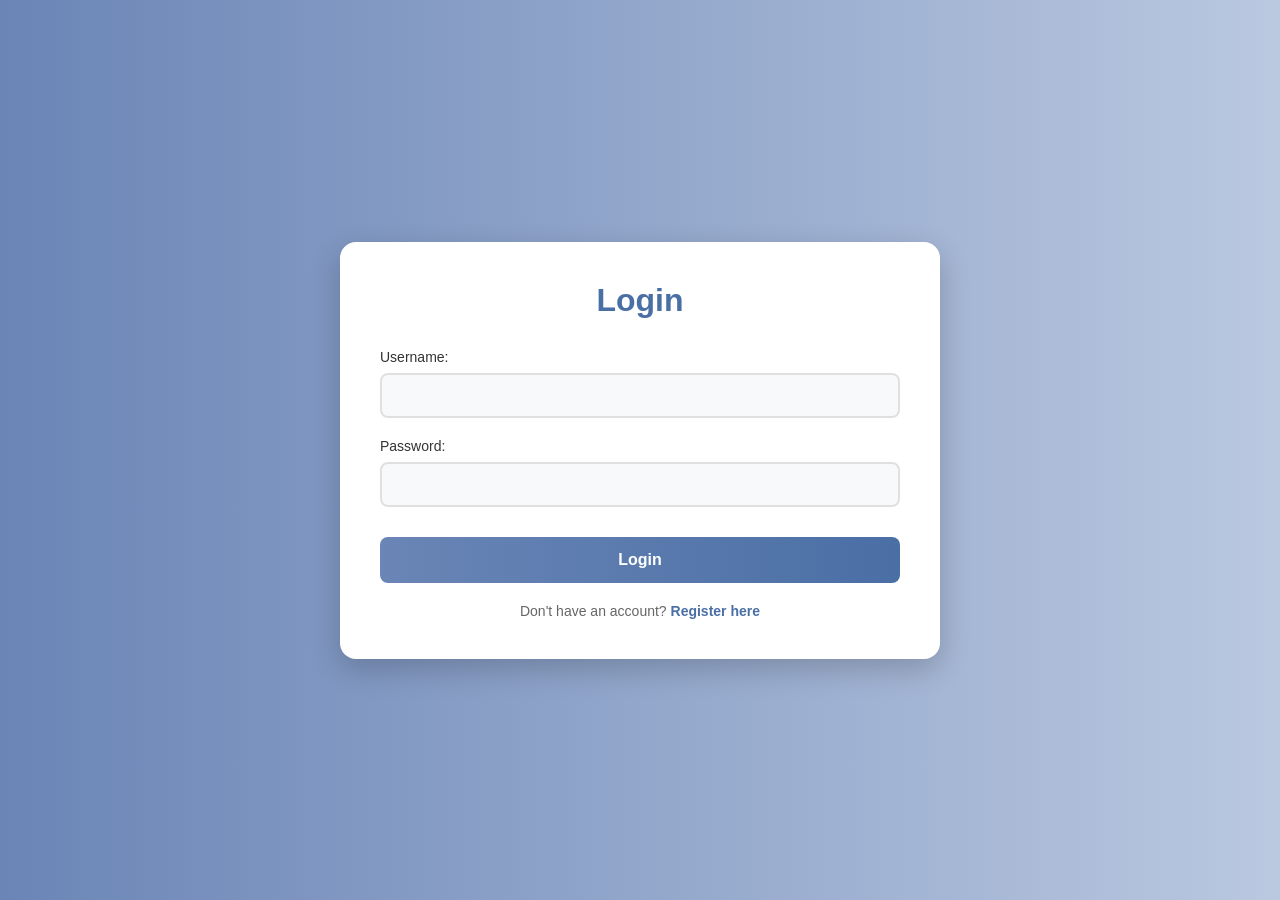
==== index.html @ 15b81037 "Rename login.html to index.html" ====
<!DOCTYPE html>
<html lang="en">
<head>
    <meta charset="UTF-8">
    <meta name="viewport" content="width=device-width, initial-scale=1.0">
    <title>Login</title>
    <link rel="stylesheet" href="styles.css">
</head>
<body>
    <div class="container">
        <div class="form-card">
            <h1>Login</h1>
            <form action="server.html" method="get" target="_blank">
                <div class="form-group">
                    <label for="username">Username:</label>
                    <input type="text" id="username" name="username" required>
                </div>
                
                <div class="form-group">
                    <label for="password">Password:</label>
                    <input type="password" id="password" name="password" required>
                </div>
                
                <button type="submit" class="submit-btn">Login</button>
                
                <p class="form-footer">
                    Don't have an account? <a href="register.html">Register here</a>
                </p>
            </form>
        </div>
    </div>
</body>
</html>
---- styles.css ----
* {
    margin: 0;
    padding: 0;
    box-sizing: border-box;
}

body {
    font-family: Arial, sans-serif;
    background: linear-gradient(to right, #6a85b6, #bac8e0);
    min-height: 100vh;
    display: flex;
    justify-content: center;
    align-items: center;
    padding: 20px;
}

.container {
    width: 100%;
    max-width: 600px;
}

.form-card {
    background: white;
    padding: 40px;
    border-radius: 16px;
    box-shadow: 0 10px 30px rgba(0,0,0,0.2);
}

.register-card {
    max-width: 700px;
    margin: 0 auto;
}

h1 {
    color: #4a6fa5;
    text-align: center;
    margin-bottom: 30px;
    font-size: 32px;
}

.form-row {
    display: grid;
    grid-template-columns: repeat(auto-fit, minmax(180px, 1fr));
    gap: 15px;
    margin-bottom: 15px;
}

.form-group {
    margin-bottom: 20px;
}

label {
    display: block;
    margin-bottom: 8px;
    color: #333;
    font-weight: 500;
    font-size: 14px;
}

input[type="text"],
input[type="email"],
input[type="password"] {
    width: 100%;
    padding: 12px 15px;
    border: 2px solid #e0e0e0;
    border-radius: 8px;
    font-size: 15px;
    transition: all 0.3s ease;
    background-color: #f8f9fa;
}

input[type="text"]:focus,
input[type="email"]:focus,
input[type="password"]:focus {
    outline: none;
    border-color: #6a85b6;
    background-color: white;
}

.radio-group {
    display: flex;
    gap: 20px;
    margin-top: 10px;
}

.radio-label {
    display: flex;
    align-items: center;
    cursor: pointer;
    font-weight: normal;
}

.radio-label input[type="radio"] {
    margin-right: 8px;
    cursor: pointer;
    width: 18px;
    height: 18px;
}

.submit-btn {
    width: 100%;
    padding: 14px;
    background: linear-gradient(to right, #6a85b6, #4a6fa5);
    color: white;
    border: none;
    border-radius: 8px;
    font-size: 16px;
    font-weight: 600;
    cursor: pointer;
    margin-top: 10px;
}

.submit-btn:hover {
    background: linear-gradient(to right, #5a75a6, #3a5f95);
}

.form-footer {
    text-align: center;
    margin-top: 20px;
    color: #666;
    font-size: 14px;
}

.form-footer a {
    color: #4a6fa5;
    text-decoration: none;
    font-weight: 600;
}

.form-footer a:hover {
    text-decoration: underline;
}

.instructions-section {
    margin-top: 40px;
    padding-top: 30px;
    border-top: 2px solid #e0e0e0;
}

.instructions-section h2 {
    color: #4a6fa5;
    margin-bottom: 15px;
    font-size: 24px;
}

.instructions-section iframe {
    width: 100%;
    height: 400px;
    border: 2px solid #e0e0e0;
    border-radius: 12px;
    background: white;
}

@media (max-width: 768px) {
    .form-card {
        padding: 25px;
    }
    
    .form-row {
        grid-template-columns: 1fr;
    }
    
    .instructions-section iframe {
        height: 300px;
    }
}
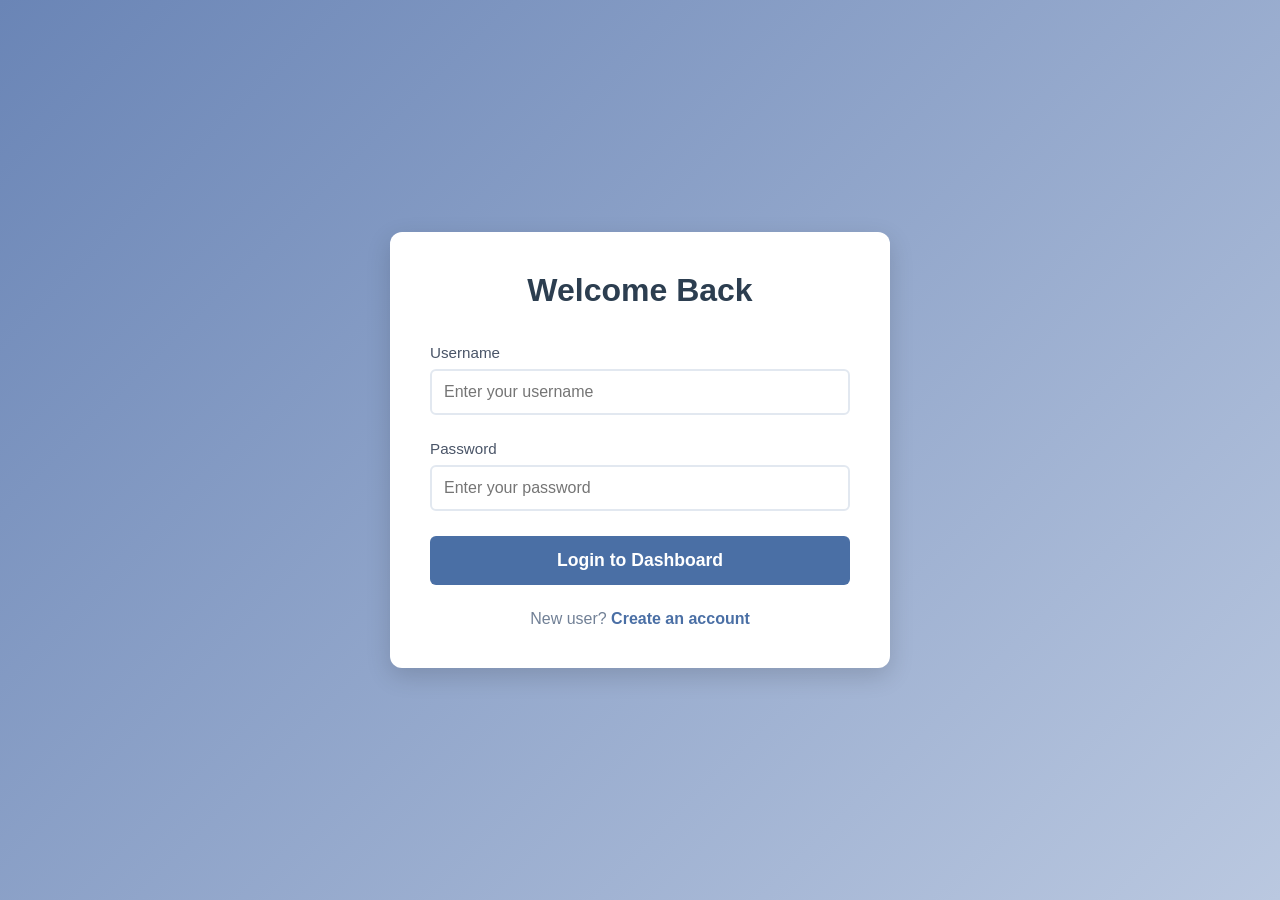
==== commit eb0e5777: "Renamed login to index and updated styles" ====
--- a/index.html
+++ b/index.html
@@ -3,31 +3,31 @@
 <head>
     <meta charset="UTF-8">
     <meta name="viewport" content="width=device-width, initial-scale=1.0">
-    <title>Login</title>
+    <title>SE104 Login System</title>
     <link rel="stylesheet" href="styles.css">
 </head>
 <body>
-    <div class="container">
-        <div class="form-card">
-            <h1>Login</h1>
-            <form action="server.html" method="get" target="_blank">
-                <div class="form-group">
-                    <label for="username">Username:</label>
-                    <input type="text" id="username" name="username" required>
+    <div class="main-container">
+        <div class="auth-card">
+            <h1>Welcome Back</h1>
+            <form action="server.html" method="get">
+                <div class="input-group">
+                    <label for="username">Username</label>
+                    <input type="text" id="username" name="username" required placeholder="Enter your username">
                 </div>
                 
-                <div class="form-group">
-                    <label for="password">Password:</label>
-                    <input type="password" id="password" name="password" required>
+                <div class="input-group">
+                    <label for="password">Password</label>
+                    <input type="password" id="password" name="password" required placeholder="Enter your password">
                 </div>
                 
-                <button type="submit" class="submit-btn">Login</button>
+                <button type="submit" class="btn-primary">Login to Dashboard</button>
                 
-                <p class="form-footer">
-                    Don't have an account? <a href="register.html">Register here</a>
+                <p class="auth-footer">
+                    New user? <a href="register.html">Create an account</a>
                 </p>
             </form>
         </div>
     </div>
 </body>
-</html>
+</html>
--- a/styles.css
+++ b/styles.css
@@ -5,8 +5,8 @@
 }
 
 body {
-    font-family: Arial, sans-serif;
-    background: linear-gradient(to right, #6a85b6, #bac8e0);
+    font-family: 'Segoe UI', Tahoma, Geneva, Verdana, sans-serif;
+    background: linear-gradient(135deg, #6a85b6 0%, #bac8e0 100%);
     min-height: 100vh;
     display: flex;
     justify-content: center;
@@ -14,153 +14,131 @@
     padding: 20px;
 }
 
-.container {
+.main-container {
     width: 100%;
-    max-width: 600px;
+    max-width: 500px;
 }
 
-.form-card {
-    background: white;
+.auth-card {
+    background: #ffffff;
     padding: 40px;
-    border-radius: 16px;
-    box-shadow: 0 10px 30px rgba(0,0,0,0.2);
+    border-radius: 12px;
+    box-shadow: 0 8px 24px rgba(0,0,0,0.15);
 }
 
-.register-card {
-    max-width: 700px;
+.register-mode {
+    max-width: 800px;
     margin: 0 auto;
 }
 
 h1 {
-    color: #4a6fa5;
+    color: #2c3e50;
     text-align: center;
-    margin-bottom: 30px;
-    font-size: 32px;
+    margin-bottom: 35px;
+    font-weight: 600;
 }
 
-.form-row {
+.form-grid {
     display: grid;
-    grid-template-columns: repeat(auto-fit, minmax(180px, 1fr));
-    gap: 15px;
-    margin-bottom: 15px;
+    grid-template-columns: repeat(auto-fit, minmax(200px, 1fr));
+    gap: 20px;
+    margin-bottom: 20px;
 }
 
-.form-group {
-    margin-bottom: 20px;
+.input-group {
+    margin-bottom: 25px;
 }
 
 label {
     display: block;
     margin-bottom: 8px;
-    color: #333;
+    color: #4a5568;
     font-weight: 500;
-    font-size: 14px;
+    font-size: 0.95rem;
 }
 
 input[type="text"],
 input[type="email"],
 input[type="password"] {
     width: 100%;
-    padding: 12px 15px;
-    border: 2px solid #e0e0e0;
-    border-radius: 8px;
-    font-size: 15px;
-    transition: all 0.3s ease;
-    background-color: #f8f9fa;
+    padding: 12px;
+    border: 2px solid #e2e8f0;
+    border-radius: 6px;
+    font-size: 1rem;
+    transition: border-color 0.2s;
 }
 
-input[type="text"]:focus,
-input[type="email"]:focus,
-input[type="password"]:focus {
+input:focus {
     outline: none;
     border-color: #6a85b6;
-    background-color: white;
 }
 
-.radio-group {
+.gender-options {
     display: flex;
-    gap: 20px;
+    gap: 25px;
     margin-top: 10px;
 }
 
-.radio-label {
+.radio-item {
     display: flex;
     align-items: center;
     cursor: pointer;
-    font-weight: normal;
 }
 
-.radio-label input[type="radio"] {
-    margin-right: 8px;
-    cursor: pointer;
+.radio-item input {
+    margin-right: 10px;
     width: 18px;
     height: 18px;
 }
 
-.submit-btn {
+.btn-primary {
     width: 100%;
     padding: 14px;
-    background: linear-gradient(to right, #6a85b6, #4a6fa5);
+    background: #4a6fa5;
     color: white;
     border: none;
-    border-radius: 8px;
-    font-size: 16px;
+    border-radius: 6px;
+    font-size: 1.1rem;
     font-weight: 600;
     cursor: pointer;
-    margin-top: 10px;
+    transition: background 0.2s;
 }
 
-.submit-btn:hover {
-    background: linear-gradient(to right, #5a75a6, #3a5f95);
+.btn-primary:hover {
+    background: #34517b;
 }
 
-.form-footer {
+.auth-footer {
     text-align: center;
-    margin-top: 20px;
-    color: #666;
-    font-size: 14px;
+    margin-top: 25px;
+    color: #718096;
 }
 
-.form-footer a {
+.auth-footer a {
     color: #4a6fa5;
     text-decoration: none;
     font-weight: 600;
 }
 
-.form-footer a:hover {
-    text-decoration: underline;
+.help-section {
+    margin-top: 40px;
+    padding-top: 30px;
+    border-top: 1px solid #e2e8f0;
 }
 
-.instructions-section {
-    margin-top: 40px;
-    padding-top: 30px;
-    border-top: 2px solid #e0e0e0;
-}
-
-.instructions-section h2 {
-    color: #4a6fa5;
-    margin-bottom: 15px;
-    font-size: 24px;
-}
-
-.instructions-section iframe {
+.help-section iframe {
     width: 100%;
-    height: 400px;
-    border: 2px solid #e0e0e0;
-    border-radius: 12px;
-    background: white;
+    height: 350px;
+    border: 1px solid #e2e8f0;
+    border-radius: 8px;
+    background: #f8fafc;
 }
 
 @media (max-width: 768px) {
-    .form-card {
+    .auth-card {
         padding: 25px;
     }
-    
-    .form-row {
+    .form-grid {
         grid-template-columns: 1fr;
     }
-    
-    .instructions-section iframe {
-        height: 300px;
-    }
 }
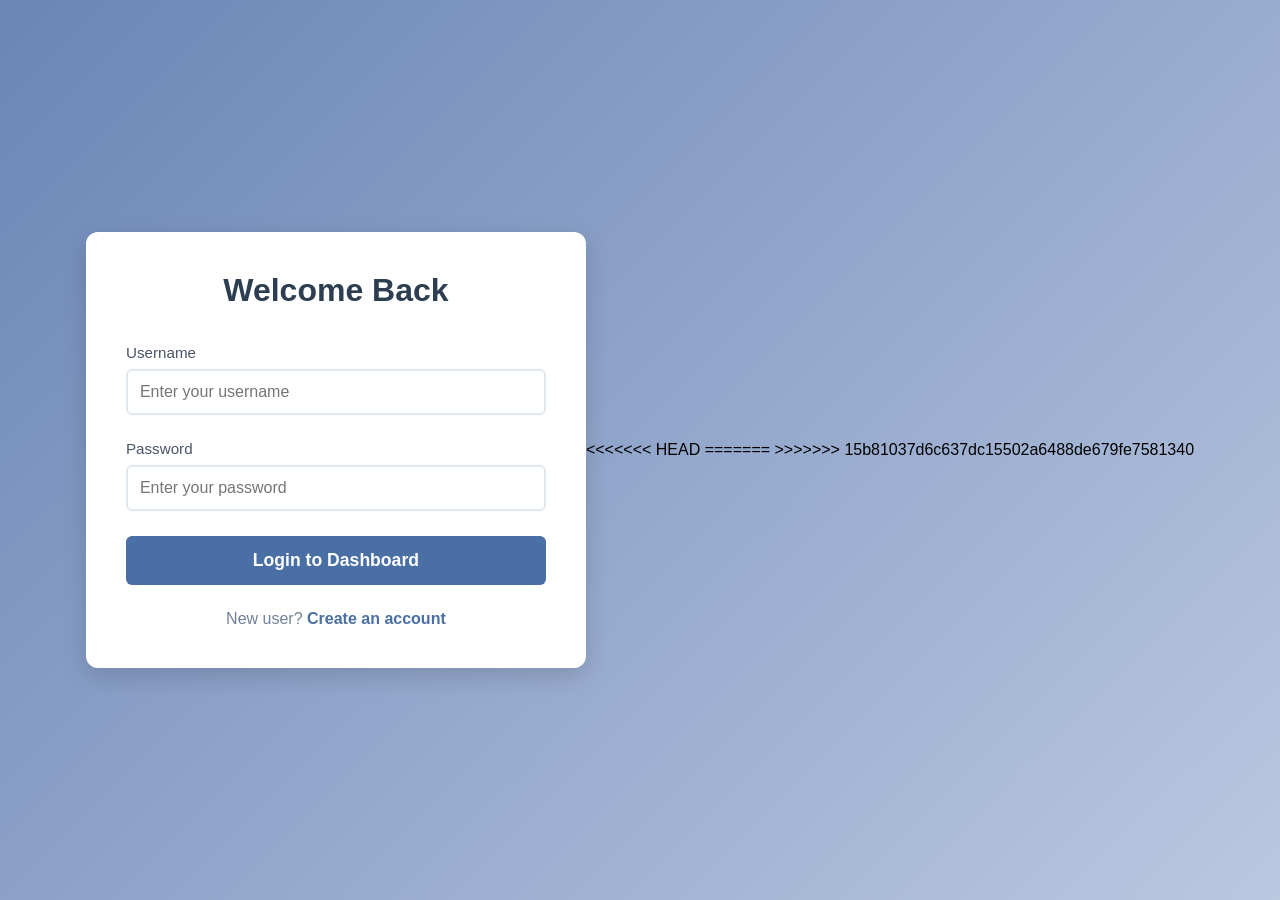
==== commit feb7455a: "Merge branch 'main' of https://github.com/Eng-Ahmed-Mesbah/SE104-L3-task" ====
--- a/index.html
+++ b/index.html
@@ -30,4 +30,8 @@
         </div>
     </div>
 </body>
-</html>+<<<<<<< HEAD
+</html>
+=======
+</html>
+>>>>>>> 15b81037d6c637dc15502a6488de679fe7581340
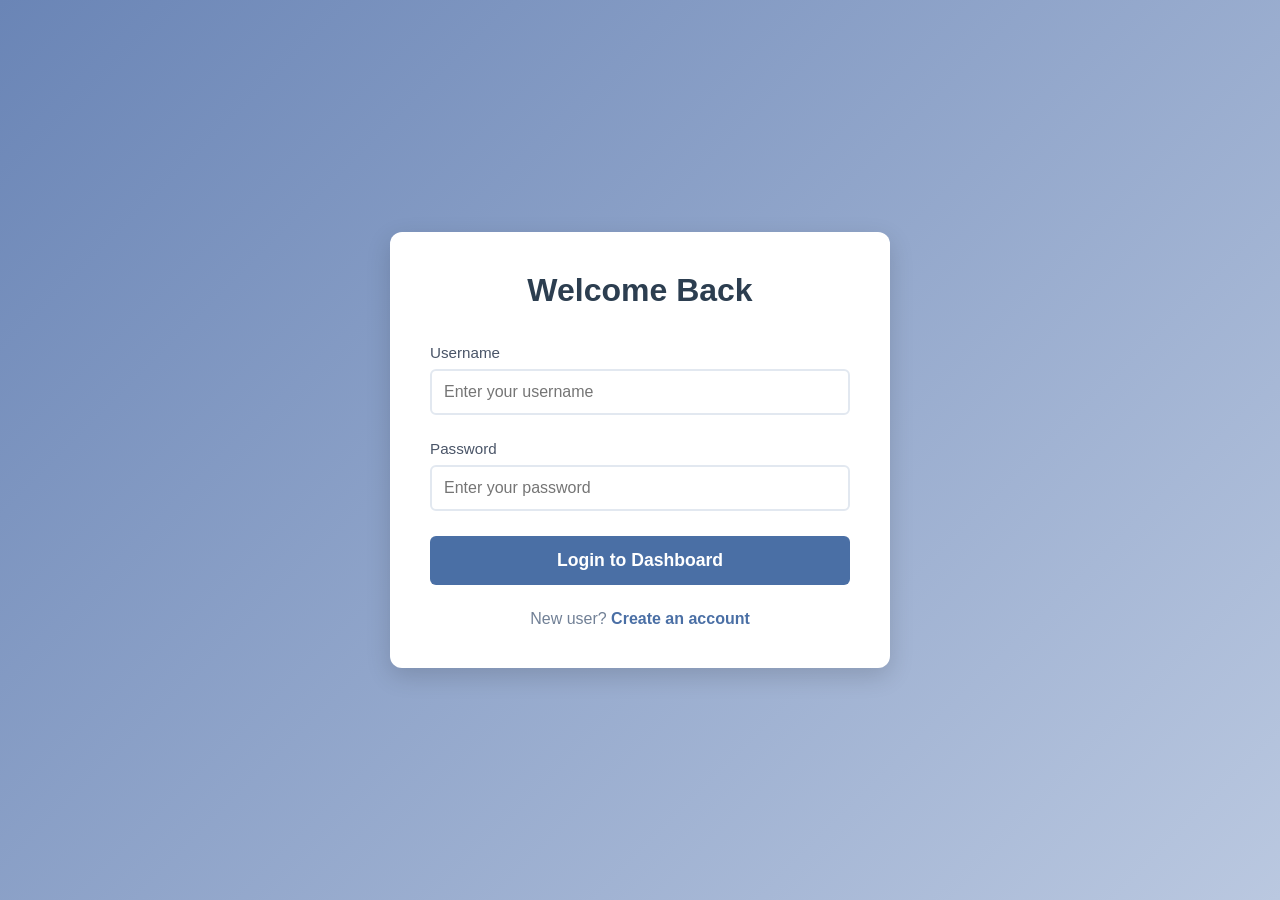
==== commit ee8cd637: "fixed merge conflict" ====
--- a/index.html
+++ b/index.html
@@ -30,8 +30,4 @@
         </div>
     </div>
 </body>
-<<<<<<< HEAD
-</html>
-=======
-</html>
->>>>>>> 15b81037d6c637dc15502a6488de679fe7581340
+</html>
